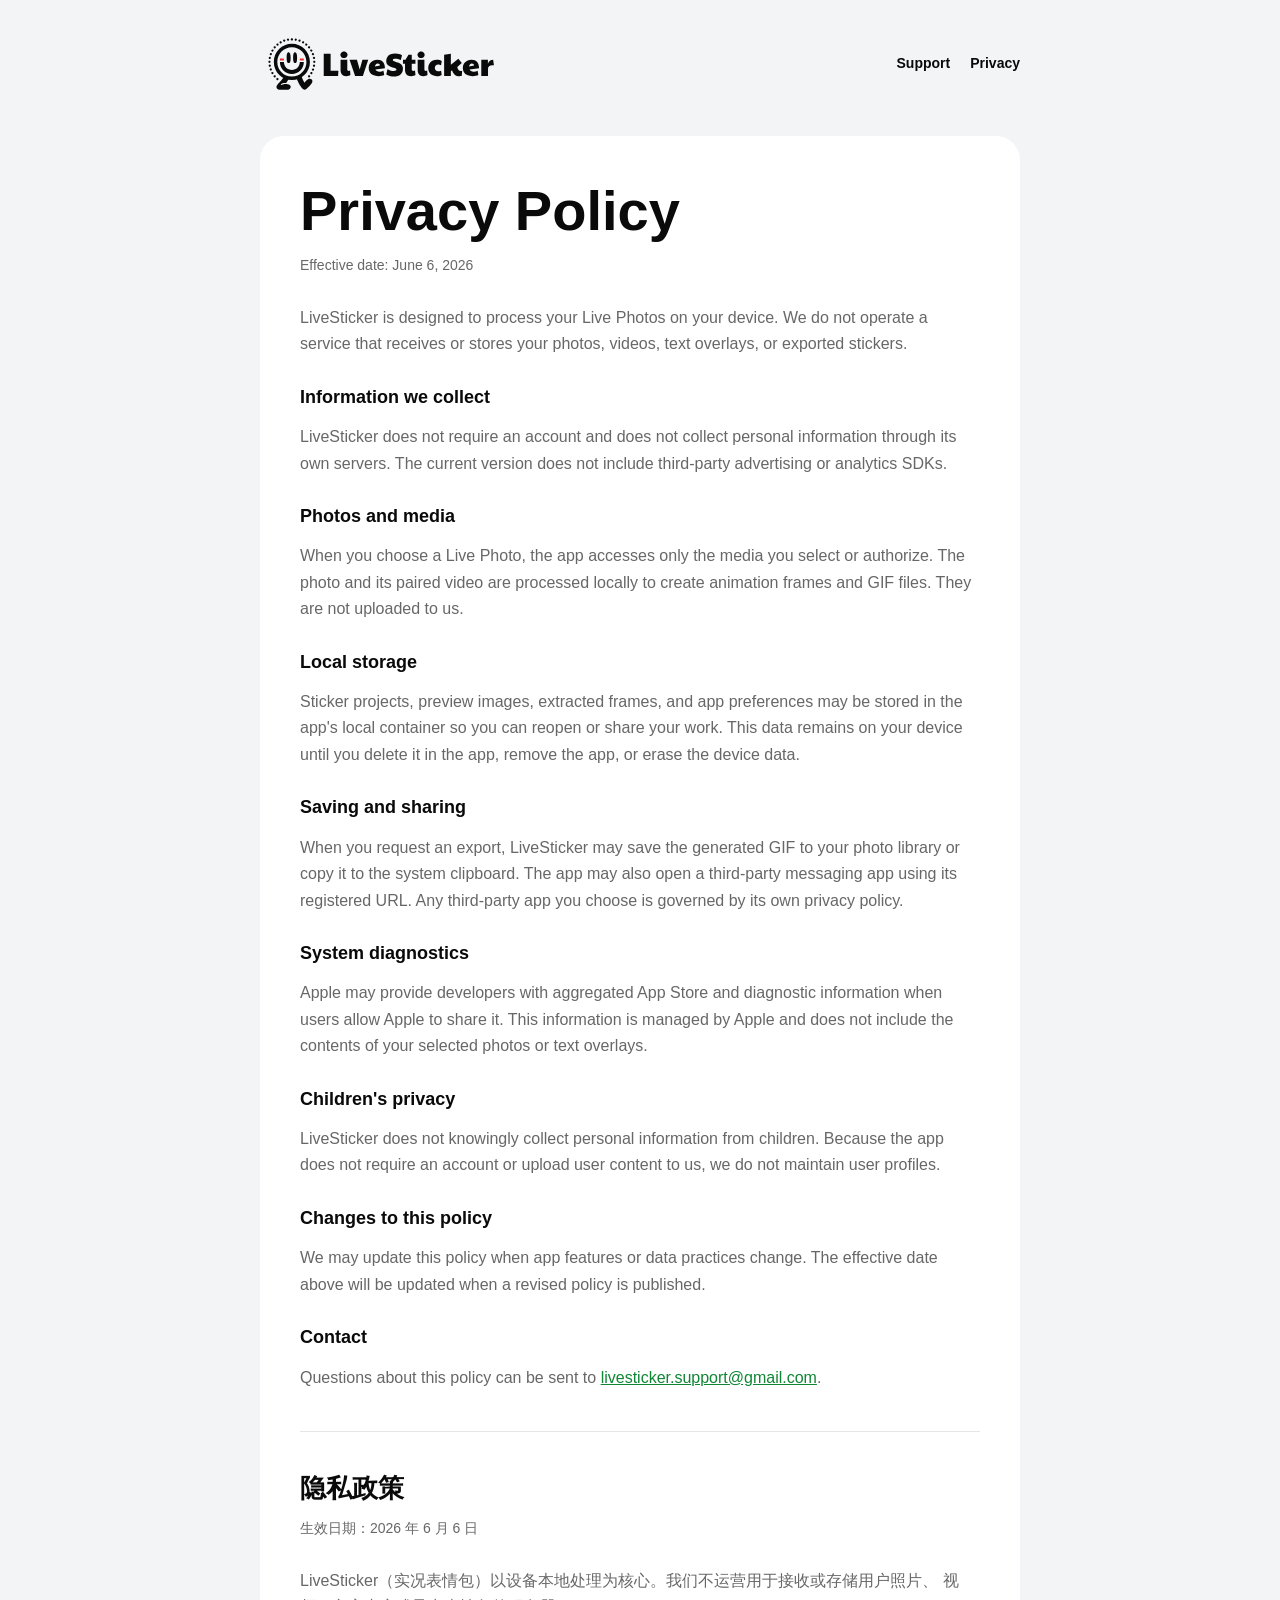
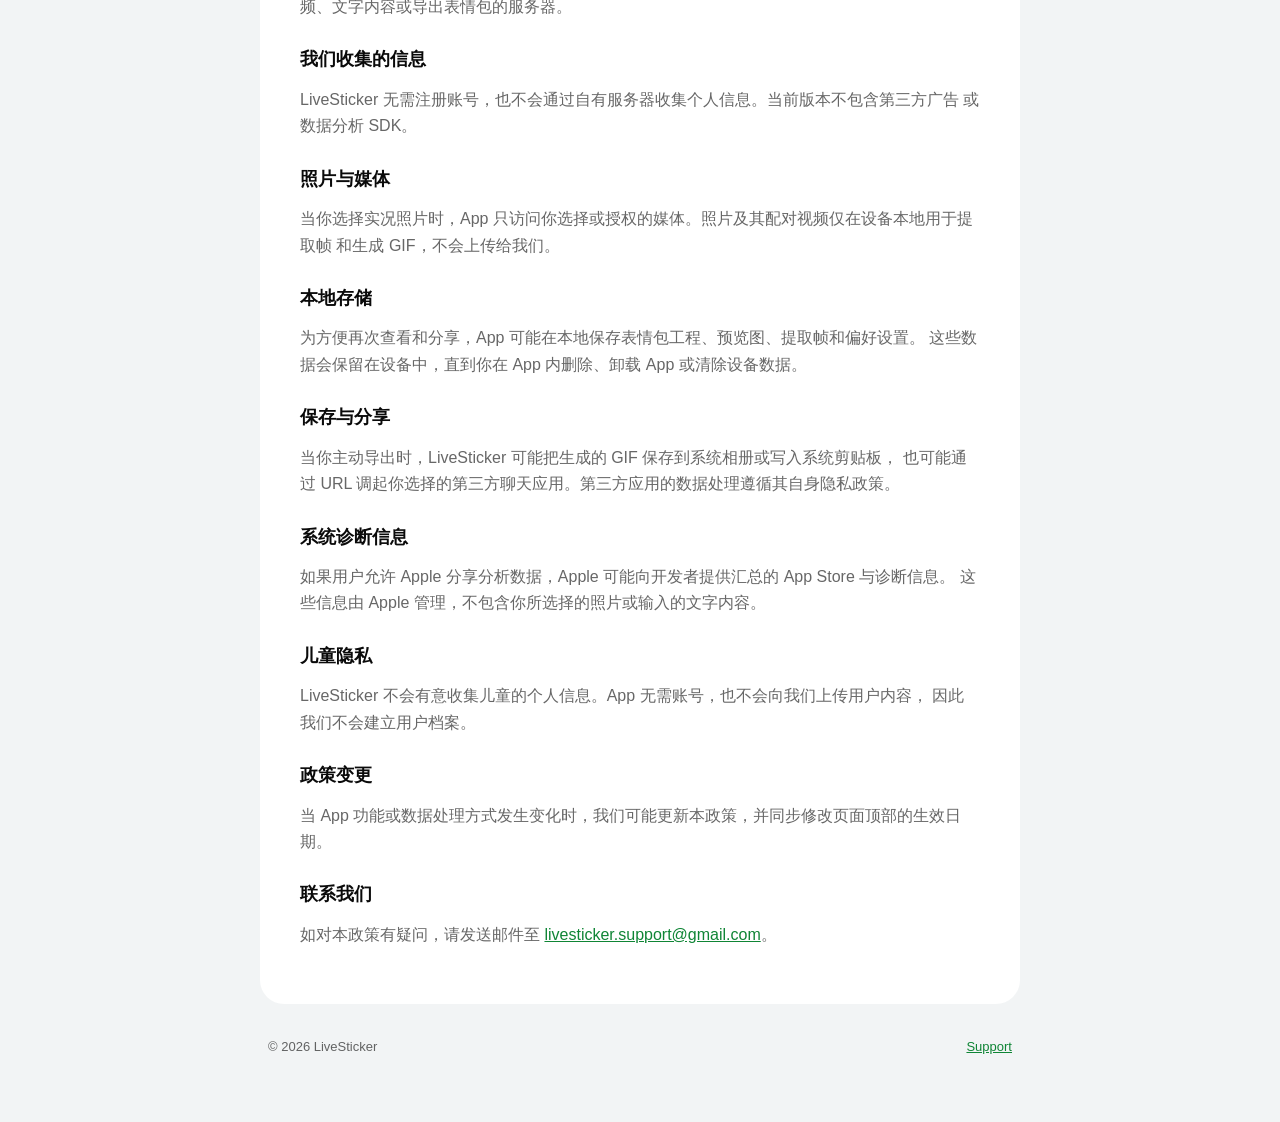
==== privacy.html @ de19c2ec "feat: add support and privacy site" ====
<!doctype html>
<html lang="en">
<head>
  <meta charset="utf-8">
  <meta name="viewport" content="width=device-width, initial-scale=1">
  <meta name="description" content="Privacy Policy for the LiveSticker iOS app.">
  <title>LiveSticker Privacy Policy</title>
  <link rel="stylesheet" href="styles.css">
</head>
<body>
  <main class="page">
    <nav class="nav" aria-label="Primary navigation">
      <img class="brand" src="assets/livesticker-logo.svg" alt="LiveSticker">
      <div class="nav-links">
        <a href="./">Support</a>
        <a href="privacy.html">Privacy</a>
      </div>
    </nav>

    <article class="panel">
      <h1>Privacy Policy</h1>
      <p class="meta">Effective date: June 6, 2026</p>

      <p>
        LiveSticker is designed to process your Live Photos on your device. We do not operate
        a service that receives or stores your photos, videos, text overlays, or exported stickers.
      </p>

      <h3>Information we collect</h3>
      <p>
        LiveSticker does not require an account and does not collect personal information through
        its own servers. The current version does not include third-party advertising or analytics SDKs.
      </p>

      <h3>Photos and media</h3>
      <p>
        When you choose a Live Photo, the app accesses only the media you select or authorize.
        The photo and its paired video are processed locally to create animation frames and GIF files.
        They are not uploaded to us.
      </p>

      <h3>Local storage</h3>
      <p>
        Sticker projects, preview images, extracted frames, and app preferences may be stored in the
        app's local container so you can reopen or share your work. This data remains on your device
        until you delete it in the app, remove the app, or erase the device data.
      </p>

      <h3>Saving and sharing</h3>
      <p>
        When you request an export, LiveSticker may save the generated GIF to your photo library or
        copy it to the system clipboard. The app may also open a third-party messaging app using its
        registered URL. Any third-party app you choose is governed by its own privacy policy.
      </p>

      <h3>System diagnostics</h3>
      <p>
        Apple may provide developers with aggregated App Store and diagnostic information when users
        allow Apple to share it. This information is managed by Apple and does not include the contents
        of your selected photos or text overlays.
      </p>

      <h3>Children's privacy</h3>
      <p>
        LiveSticker does not knowingly collect personal information from children. Because the app
        does not require an account or upload user content to us, we do not maintain user profiles.
      </p>

      <h3>Changes to this policy</h3>
      <p>
        We may update this policy when app features or data practices change. The effective date above
        will be updated when a revised policy is published.
      </p>

      <h3>Contact</h3>
      <p>
        Questions about this policy can be sent to
        <a href="mailto:livesticker.support@gmail.com">livesticker.support@gmail.com</a>.
      </p>

      <div class="language-divider"></div>

      <section lang="zh-Hans">
        <h2>隐私政策</h2>
        <p class="meta">生效日期：2026 年 6 月 6 日</p>

        <p>
          LiveSticker（实况表情包）以设备本地处理为核心。我们不运营用于接收或存储用户照片、
          视频、文字内容或导出表情包的服务器。
        </p>

        <h3>我们收集的信息</h3>
        <p>
          LiveSticker 无需注册账号，也不会通过自有服务器收集个人信息。当前版本不包含第三方广告
          或数据分析 SDK。
        </p>

        <h3>照片与媒体</h3>
        <p>
          当你选择实况照片时，App 只访问你选择或授权的媒体。照片及其配对视频仅在设备本地用于提取帧
          和生成 GIF，不会上传给我们。
        </p>

        <h3>本地存储</h3>
        <p>
          为方便再次查看和分享，App 可能在本地保存表情包工程、预览图、提取帧和偏好设置。
          这些数据会保留在设备中，直到你在 App 内删除、卸载 App 或清除设备数据。
        </p>

        <h3>保存与分享</h3>
        <p>
          当你主动导出时，LiveSticker 可能把生成的 GIF 保存到系统相册或写入系统剪贴板，
          也可能通过 URL 调起你选择的第三方聊天应用。第三方应用的数据处理遵循其自身隐私政策。
        </p>

        <h3>系统诊断信息</h3>
        <p>
          如果用户允许 Apple 分享分析数据，Apple 可能向开发者提供汇总的 App Store 与诊断信息。
          这些信息由 Apple 管理，不包含你所选择的照片或输入的文字内容。
        </p>

        <h3>儿童隐私</h3>
        <p>
          LiveSticker 不会有意收集儿童的个人信息。App 无需账号，也不会向我们上传用户内容，
          因此我们不会建立用户档案。
        </p>

        <h3>政策变更</h3>
        <p>
          当 App 功能或数据处理方式发生变化时，我们可能更新本政策，并同步修改页面顶部的生效日期。
        </p>

        <h3>联系我们</h3>
        <p>
          如对本政策有疑问，请发送邮件至
          <a href="mailto:livesticker.support@gmail.com">livesticker.support@gmail.com</a>。
        </p>
      </section>
    </article>

    <footer>
      <span>© 2026 LiveSticker</span>
      <a href="./">Support</a>
    </footer>
  </main>
</body>
</html>
---- styles.css ----
:root {
  color-scheme: light dark;
  --bg: #f2f4f5;
  --surface: #ffffff;
  --text: #0a0a0a;
  --soft: rgba(10, 10, 10, 0.62);
  --line: rgba(10, 10, 10, 0.10);
  --brand: #0f8535;
  --brand-bg: #e4f9eb;
  --radius: 24px;
  font-family: Inter, ui-sans-serif, -apple-system, BlinkMacSystemFont, "Segoe UI", sans-serif;
}

* {
  box-sizing: border-box;
}

body {
  margin: 0;
  background: var(--bg);
  color: var(--text);
  line-height: 1.65;
}

a {
  color: var(--brand);
}

.page {
  width: min(760px, calc(100% - 32px));
  margin: 0 auto;
  padding: 32px 0 64px;
}

.nav {
  display: flex;
  align-items: center;
  justify-content: space-between;
  gap: 24px;
  margin-bottom: 40px;
}

.brand {
  display: block;
  width: min(240px, 65vw);
  height: auto;
}

.nav-links {
  display: flex;
  gap: 20px;
  font-size: 14px;
  font-weight: 700;
}

.nav-links a {
  color: var(--text);
  text-decoration: none;
}

.hero,
.panel {
  background: var(--surface);
  border-radius: var(--radius);
}

.hero {
  padding: clamp(28px, 7vw, 56px);
}

.hero-icon {
  width: 72px;
  height: 72px;
  margin-bottom: 24px;
}

h1,
h2,
h3 {
  line-height: 1.25;
  letter-spacing: 0;
}

h1 {
  margin: 0 0 16px;
  font-size: clamp(34px, 8vw, 56px);
}

h2 {
  margin: 0 0 20px;
  font-size: 26px;
}

h3 {
  margin: 28px 0 8px;
  font-size: 18px;
}

p,
ul {
  color: var(--soft);
}

.lead {
  max-width: 580px;
  margin: 0;
  font-size: 18px;
}

.actions {
  display: flex;
  flex-wrap: wrap;
  gap: 12px;
  margin-top: 28px;
}

.button {
  display: inline-flex;
  align-items: center;
  justify-content: center;
  min-height: 48px;
  padding: 0 20px;
  border-radius: 999px;
  background: var(--brand);
  color: white;
  font-weight: 700;
  text-decoration: none;
}

.button.secondary {
  background: var(--brand-bg);
  color: var(--brand);
}

.panel {
  margin-top: 24px;
  padding: clamp(24px, 6vw, 40px);
}

.meta {
  margin: -8px 0 28px;
  font-size: 14px;
}

.language-divider {
  height: 1px;
  margin: 40px 0;
  background: var(--line);
}

footer {
  display: flex;
  justify-content: space-between;
  gap: 24px;
  margin-top: 32px;
  padding: 0 8px;
  color: var(--soft);
  font-size: 13px;
}

@media (max-width: 560px) {
  .nav {
    align-items: flex-start;
    flex-direction: column;
    margin-bottom: 24px;
  }

  .page {
    width: min(100% - 24px, 760px);
    padding-top: 20px;
  }

  footer {
    flex-direction: column;
  }
}

@media (prefers-color-scheme: dark) {
  :root {
    --bg: #0a0a0a;
    --surface: #191919;
    --text: #f3f6f8;
    --soft: rgba(243, 246, 248, 0.68);
    --line: rgba(243, 246, 248, 0.12);
    --brand: #41bc68;
    --brand-bg: #1b3523;
  }
}
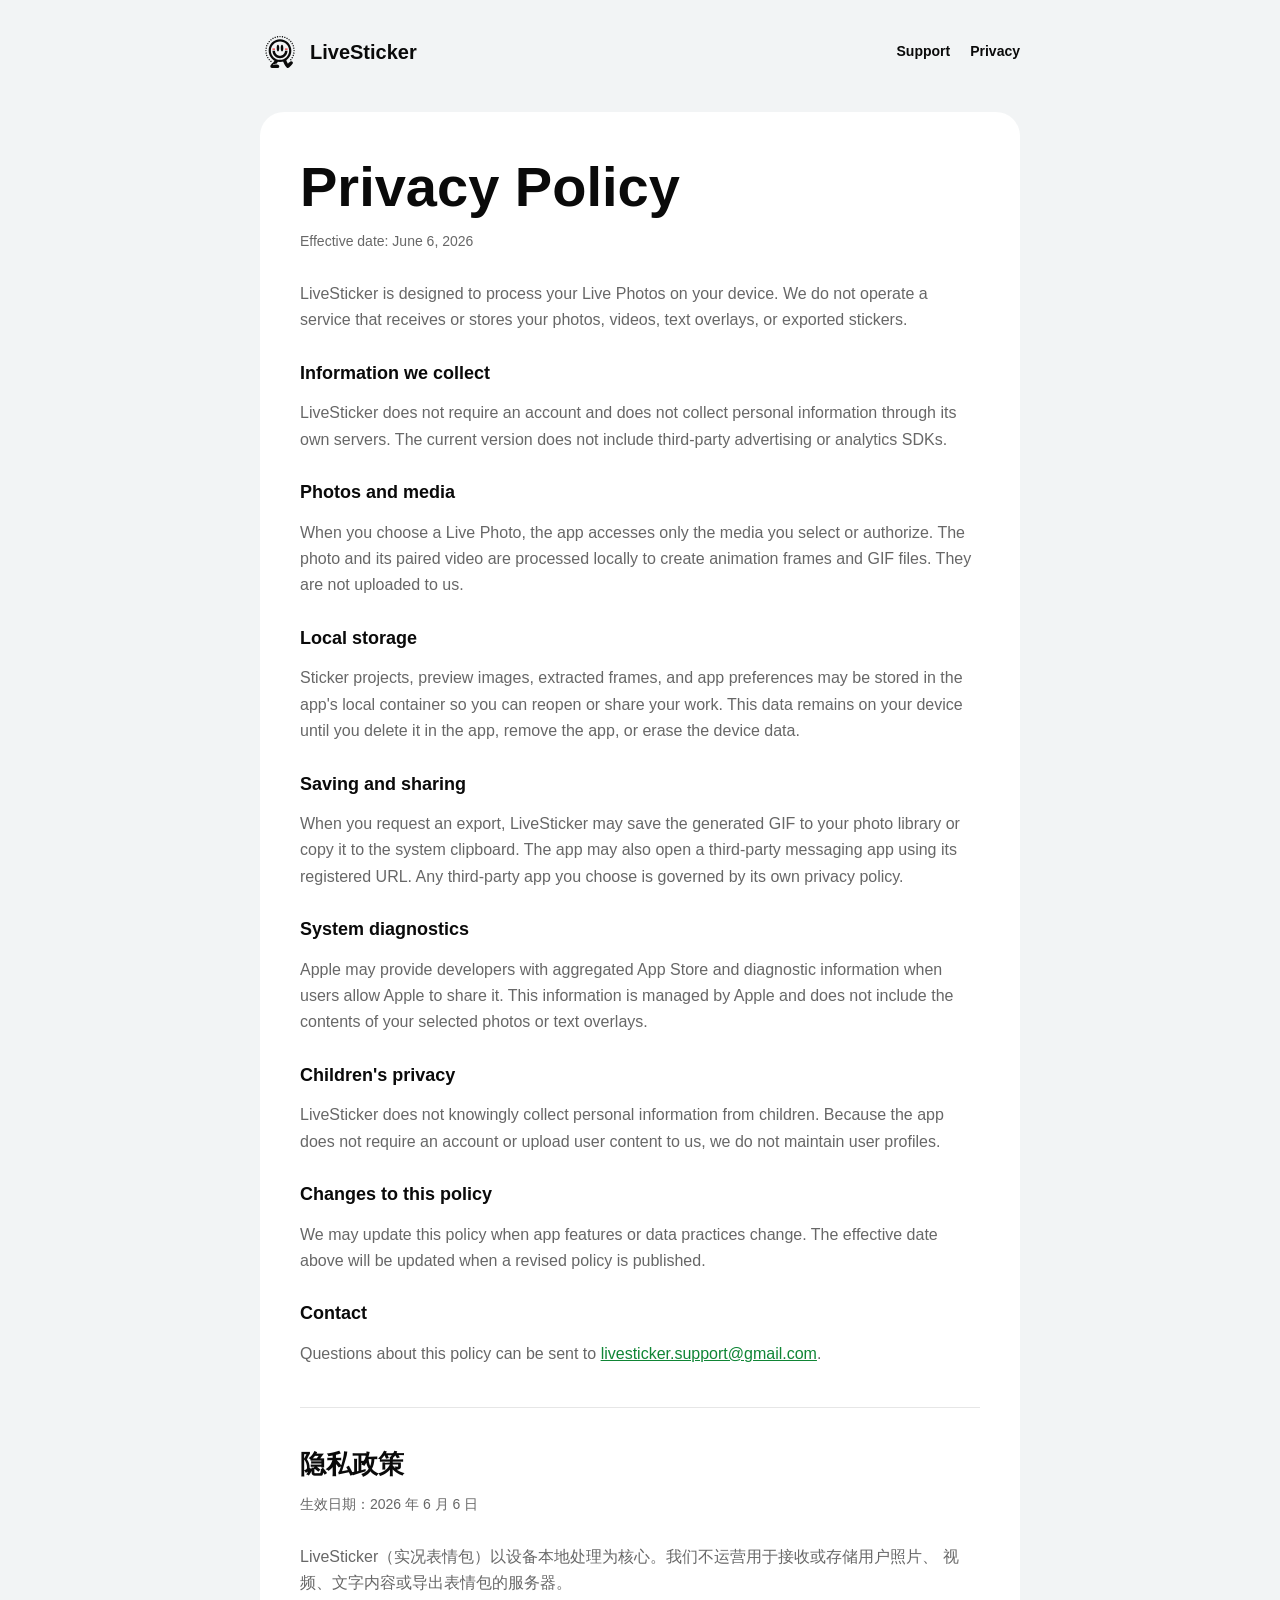
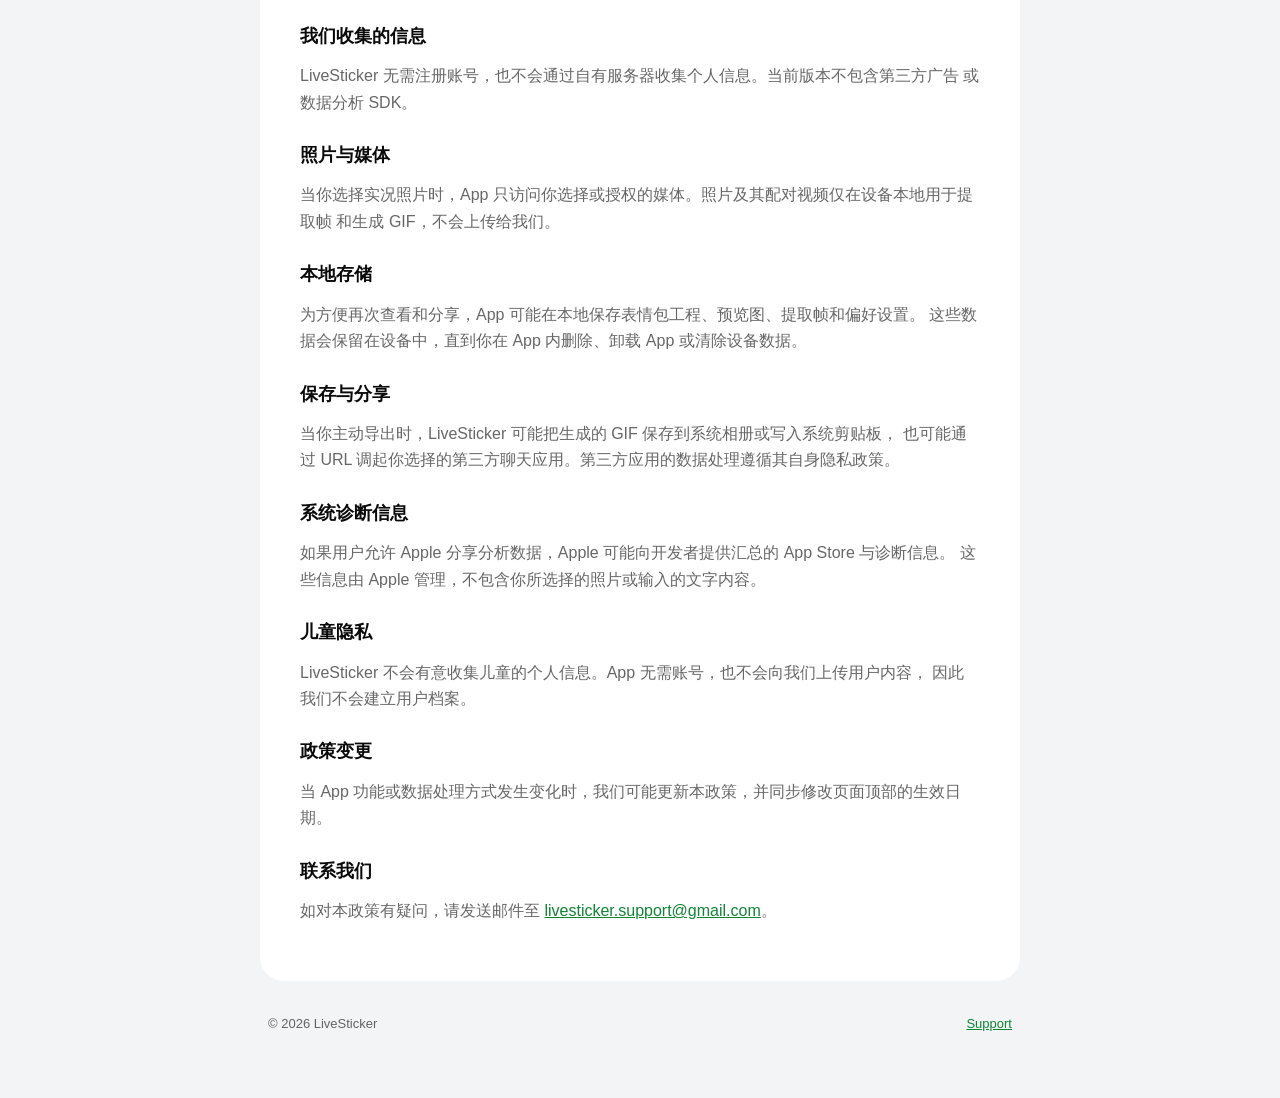
==== commit 5d12a5ca: "fix: support dark mode logo" ====
--- a/privacy.html
+++ b/privacy.html
@@ -5,12 +5,22 @@
   <meta name="viewport" content="width=device-width, initial-scale=1">
   <meta name="description" content="Privacy Policy for the LiveSticker iOS app.">
   <title>LiveSticker Privacy Policy</title>
+  <link rel="icon" type="image/svg+xml" href="assets/app-icon.svg">
+  <link rel="icon" type="image/png" sizes="64x64" href="assets/favicon-64.png">
+  <link rel="shortcut icon" type="image/png" href="assets/favicon-64.png">
+  <link rel="apple-touch-icon" sizes="180x180" href="assets/apple-touch-icon.png">
   <link rel="stylesheet" href="styles.css">
 </head>
 <body>
   <main class="page">
     <nav class="nav" aria-label="Primary navigation">
-      <img class="brand" src="assets/livesticker-logo.svg" alt="LiveSticker">
+      <a class="brand" href="./" aria-label="LiveSticker">
+        <picture>
+          <source srcset="assets/app-icon-dark.svg" media="(prefers-color-scheme: dark)">
+          <img src="assets/app-icon.svg" alt="">
+        </picture>
+        <span>LiveSticker</span>
+      </a>
       <div class="nav-links">
         <a href="./">Support</a>
         <a href="privacy.html">Privacy</a>
@@ -145,4 +155,3 @@
   </main>
 </body>
 </html>
-
--- a/styles.css
+++ b/styles.css
@@ -41,9 +41,21 @@
 }
 
 .brand {
+  display: inline-flex;
+  align-items: center;
+  gap: 10px;
+  color: var(--text);
+  font-size: 20px;
+  font-weight: 800;
+  line-height: 1;
+  text-decoration: none;
+}
+
+.brand picture,
+.brand img {
   display: block;
-  width: min(240px, 65vw);
-  height: auto;
+  width: 40px;
+  height: 40px;
 }
 
 .nav-links {
@@ -69,9 +81,16 @@
 }
 
 .hero-icon {
+  display: block;
   width: 72px;
   height: 72px;
   margin-bottom: 24px;
+}
+
+.hero-icon img {
+  display: block;
+  width: 100%;
+  height: 100%;
 }
 
 h1,
@@ -186,4 +205,3 @@
     --brand-bg: #1b3523;
   }
 }
-
